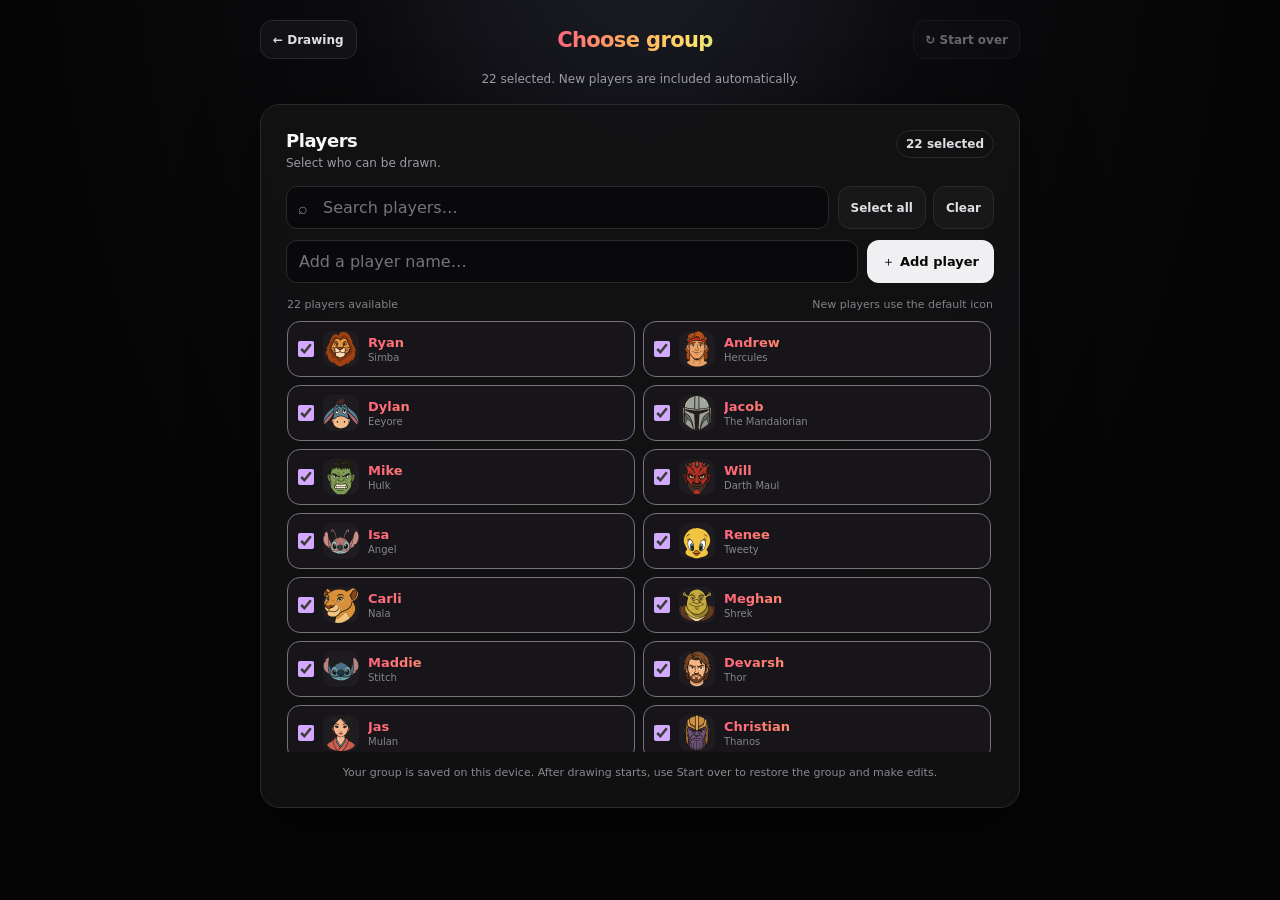
==== group.html @ 9312cc3c "Split draw and group pages" ====
<!doctype html>
<html lang="en">
<head>
  <meta charset="utf-8">
  <meta name="viewport" content="width=device-width, initial-scale=1, viewport-fit=cover">
  <meta name="theme-color" content="#050505">
  <title>Choose Group · Name Draw</title>
  <link rel="stylesheet" href="styles.css">
  <script src="app.js" defer></script>
</head>
<body data-page="group">
  <main class="group-screen">
    <div class="group-app">
      <header class="group-topbar">
        <a class="secondary-button back-button" href="index.html">← Drawing</a>
        <h1 class="group-title"><span class="rainbow-text">Choose group</span></h1>
        <button class="reset-button" id="reset-button" type="button" disabled>↻ Start over</button>
      </header>

      <p class="group-status" id="group-status" aria-live="polite">Select players to include in the draw.</p>
      <section class="roster-panel" aria-labelledby="roster-title">
        <div class="roster-heading">
          <div><h2 id="roster-title">Players</h2><p>Select who can be drawn.</p></div>
          <span class="count-badge" id="selected-count">0 selected</span>
        </div>
        <div class="tools">
          <label class="search-wrap"><span class="sr-only">Search players</span><span class="search-icon" aria-hidden="true">⌕</span><input id="search-input" class="search-input" type="search" placeholder="Search players…" autocomplete="off"></label>
          <div class="selection-tools"><button class="secondary-button" id="select-all" type="button">Select all</button><button class="secondary-button" id="clear-all" type="button">Clear</button></div>
        </div>
        <form class="add-form" id="add-form">
          <label class="sr-only" for="add-input">Add a player</label>
          <input class="add-input" id="add-input" type="text" maxlength="40" placeholder="Add a player name…" autocomplete="off">
          <button class="add-button" type="submit">＋ Add player</button>
        </form>
        <div class="list-meta"><span id="list-count">Loading players…</span><span>New players use the default icon</span></div>
        <div class="player-list" id="player-list" aria-label="Available players"></div>
        <p class="notice" id="group-notice">Your group is saved on this device. After drawing starts, use Start over to restore the group and make edits.</p>
      </section>
    </div>
  </main>
</body>
</html>
---- styles.css ----
:root {
  color-scheme: dark;
  font-family: Inter, ui-sans-serif, system-ui, -apple-system, BlinkMacSystemFont, "Segoe UI", sans-serif;
  color: #f7f7f7;
  background: #050505;
  font-synthesis: none;
  --muted: #9b9ba3;
  --line: #29292e;
  --panel: #111113;
  --rainbow: linear-gradient(100deg, #ff637d 0%, #ffad5c 19%, #ffe16b 36%, #76e3a5 54%, #69c8ff 72%, #b497ff 88%, #ff82d4 100%);
}

* { box-sizing: border-box; }
[hidden] { display: none !important; }
html, body { width: 100%; height: 100%; margin: 0; }
body {
  min-width: 320px;
  background: radial-gradient(ellipse at 50% -18%, #20202b 0, #0b0b0e 34%, #050505 67%);
  color: #f7f7f7;
}
body[data-page="draw"], body[data-page="group"] { overflow: hidden; }
button, input { font: inherit; }
button, a { color: inherit; }
button:focus-visible, a:focus-visible, input:focus-visible { outline: 2px solid #aebcff; outline-offset: 3px; }
button:disabled { cursor: not-allowed; opacity: .44; }

.rainbow-text, .player-name {
  color: transparent;
  background: var(--rainbow);
  background-size: 250% 100%;
  background-position: 0% 50%;
  background-clip: text;
  -webkit-background-clip: text;
  animation: rainbow-flow 4s ease-in-out infinite alternate;
}
@keyframes rainbow-flow {
  from { background-position: 0% 50%; }
  to { background-position: 100% 50%; }
}
.brand { display: flex; align-items: center; gap: 9px; }
.brand-mark { display: grid; width: 27px; height: 27px; flex: 0 0 auto; place-items: center; border-radius: 9px; background: var(--rainbow); color: #090909; font-size: 16px; font-weight: 900; }
.brand h1 { margin: 0; font-size: clamp(23px, 6vw, 30px); letter-spacing: -.055em; line-height: 1.1; }
.secondary-button, .reset-button, .add-button, .draw-button, .group-nav {
  display: inline-flex;
  align-items: center;
  justify-content: center;
  gap: 7px;
  border: 1px solid var(--line);
  border-radius: 12px;
  cursor: pointer;
  font-weight: 800;
  text-decoration: none;
  transition: transform .16s ease, opacity .16s ease, background .16s ease;
}
.secondary-button, .reset-button { min-height: 38px; padding: 7px 11px; background: #ffffff08; color: #dedee4; font-size: 12px; }
.secondary-button:hover:not(:disabled), .reset-button:hover:not(:disabled) { background: #202024; }

/* The draw page is a fixed, full-viewport layout; only the group editor scrolls. */
.draw-screen {
  display: flex;
  width: 100%;
  height: 100vh;
  height: 100dvh;
  flex-direction: column;
  align-items: center;
  gap: 6px;
  overflow: hidden;
  padding: max(12px, env(safe-area-inset-top)) 16px max(9px, env(safe-area-inset-bottom));
}
.draw-topbar, .group-topbar { display: flex; align-items: center; justify-content: space-between; gap: 10px; }
.draw-topbar { width: min(100%, 760px); flex: 0 0 auto; }
.group-nav { min-height: 38px; flex: 0 0 auto; padding: 6px 10px; border-color: #ffffff20; background: #ffffff08; color: #efeff3; font-size: 12px; }
.group-nav:hover { background: #ffffff14; }
.nav-count { display: grid; min-width: 20px; height: 20px; place-items: center; padding: 0 5px; border-radius: 99px; background: #ffffff14; font-size: 10px; }
.draw-stage { display: flex; width: 100%; min-height: 0; flex: 1 1 auto; flex-direction: column; align-items: center; justify-content: center; }
.draw-panel { width: min(100%, 560px); padding: clamp(16px, 4vw, 27px); border: 1px solid var(--line); border-radius: 20px; background: color-mix(in srgb, var(--panel) 94%, transparent); box-shadow: 0 20px 70px #0007; text-align: center; }
.panel-label { margin: 0 0 10px; color: var(--muted); font-size: 11px; font-weight: 750; letter-spacing: .14em; text-transform: uppercase; }
.reel { position: relative; display: grid; height: clamp(82px, 12svh, 104px); place-items: center; overflow: hidden; border: 1px solid #ffffff0e; border-radius: 16px; background: #080809; isolation: isolate; }
.reel::before, .reel::after { position: absolute; z-index: 1; right: 0; left: 0; height: 25px; content: ""; pointer-events: none; }
.reel::before { top: 0; background: linear-gradient(#080809, transparent); }
.reel::after { bottom: 0; background: linear-gradient(transparent, #080809); }
.reel-track { position: absolute; top: 0; left: 0; width: 100%; will-change: transform; }
.reel-row { display: flex; height: 62px; align-items: center; justify-content: center; gap: 10px; padding: 0 14px; font-size: clamp(20px, 5vw, 27px); font-weight: 850; letter-spacing: -.035em; }
.reel-row img { width: 37px; height: 37px; object-fit: contain; }
.reel-placeholder { padding: 0 8px; color: #777780; text-align: center; font-size: 14px; font-weight: 650; }
.result { min-height: 22px; margin: 9px 0 13px; color: var(--muted); font-size: 13px; }
.draw-button { width: min(100%, 360px); min-height: 52px; padding: 12px 20px; border: 0; color: #080808; background: var(--rainbow); font-size: 16px; box-shadow: 0 7px 28px #d98bff20; }
.draw-button:hover:not(:disabled), .add-button:hover:not(:disabled) { transform: translateY(-2px); }
.button-icon { font-size: 20px; line-height: 1; }
.load-error { margin-top: 10px; padding: 12px; border: 1px solid #6b4545; border-radius: 12px; color: #ffc0c0; background: #241313; font-size: 12px; line-height: 1.5; }
.history-panel { width: min(100%, 760px); flex: 0 0 auto; margin: 0 auto; padding-top: 8px; border-top: 1px solid #ffffff18; }
.history-heading { display: flex; align-items: center; justify-content: space-between; gap: 8px; margin-bottom: 5px; }
.history-heading h2 { margin: 0; color: #e9e9ee; font-size: 12px; font-weight: 750; letter-spacing: .04em; }
.history-count { color: #85858d; font-size: 10px; }
.history-list { display: flex; flex-wrap: wrap; align-content: flex-start; justify-content: center; gap: 4px; }
.history-empty { width: 100%; padding: 3px 0; color: #777780; text-align: center; font-size: 11px; }
.history-chip { display: inline-flex; min-width: 0; align-items: center; gap: 4px; padding: 3px 6px; border: 1px solid #ffffff14; border-radius: 99px; background: #ffffff07; }
.history-chip img { width: 17px; height: 17px; flex: 0 0 auto; object-fit: contain; }
.history-name { overflow: hidden; font-size: 10px; font-weight: 750; text-overflow: ellipsis; white-space: nowrap; }

/* Group selector */
.group-screen { width: 100%; height: 100vh; height: 100dvh; overflow-x: hidden; overflow-y: auto; overscroll-behavior: contain; }
.group-app { width: min(100% - 32px, 760px); margin: 0 auto; padding: max(20px, env(safe-area-inset-top)) 0 max(24px, env(safe-area-inset-bottom)); }
.group-topbar { margin-bottom: 13px; }
.group-topbar .secondary-button, .group-topbar .reset-button { min-height: 39px; }
.group-title { margin: 0; text-align: center; font-size: clamp(17px, 4vw, 21px); font-weight: 800; letter-spacing: -.03em; }
.group-status { min-height: 20px; margin: 0 0 12px; color: var(--muted); text-align: center; font-size: 12px; }
.roster-panel { padding: clamp(16px, 4vw, 25px); border: 1px solid var(--line); border-radius: 20px; background: color-mix(in srgb, var(--panel) 94%, transparent); box-shadow: 0 20px 70px #0007; }
.roster-heading { display: flex; align-items: flex-start; justify-content: space-between; gap: 12px; margin-bottom: 16px; }
.roster-heading h2 { margin: 0; font-size: 18px; letter-spacing: -.025em; }
.roster-heading p { margin: 5px 0 0; color: var(--muted); font-size: 12px; }
.count-badge { flex: 0 0 auto; padding: 6px 9px; border: 1px solid var(--line); border-radius: 99px; color: #dedee4; font-size: 12px; font-weight: 700; }
.tools { display: grid; grid-template-columns: minmax(0, 1fr) auto; gap: 9px; margin-bottom: 11px; }
.search-wrap { position: relative; }
.search-icon { position: absolute; top: 50%; left: 12px; color: #85858d; transform: translateY(-50%); pointer-events: none; }
.search-input, .add-input { width: 100%; min-width: 0; height: 43px; padding: 0 12px; border: 1px solid var(--line); border-radius: 11px; outline: 0; background: #09090b; color: #f7f7f7; }
.search-input { padding-left: 36px; }
.search-input::placeholder, .add-input::placeholder { color: #74747c; }
.selection-tools { display: flex; gap: 7px; }
.secondary-button { min-height: 43px; padding-inline: 12px; }
.add-form { display: grid; grid-template-columns: minmax(0, 1fr) auto; gap: 9px; margin-bottom: 15px; }
.add-button { min-height: 43px; padding: 0 15px; border: 0; color: #080808; background: #f0f0f2; font-size: 13px; }
.add-button:disabled { background: #e2e2e5; }
.list-meta { display: flex; justify-content: space-between; gap: 10px; margin: 0 1px 9px; color: #81818a; font-size: 11px; }
.player-list { display: grid; max-height: min(48dvh, 500px); grid-template-columns: repeat(2, minmax(0, 1fr)); gap: 8px; overflow: auto; padding: 1px 3px 1px 1px; scrollbar-color: #42424a transparent; scrollbar-width: thin; }
.player-card { display: flex; min-width: 0; align-items: center; gap: 9px; padding: 9px 10px; border: 1px solid #29292e; border-radius: 13px; background: #0a0a0c; cursor: pointer; transition: border-color .15s, background .15s, opacity .15s; }
.player-card:hover { border-color: #575760; background: #101013; }
.player-card.selected { border-color: #77717e; background: #17151a; }
.player-card.drawn { opacity: .43; }
.player-card input { width: 16px; height: 16px; flex: 0 0 auto; margin: 0; accent-color: #d3a9ff; }
.avatar { width: 36px; height: 36px; flex: 0 0 auto; border-radius: 10px; background: #ffffff08; object-fit: contain; }
.player-copy { min-width: 0; flex: 1; }
.player-name { display: block; overflow: hidden; font-size: 13px; font-weight: 800; text-overflow: ellipsis; white-space: nowrap; }
.player-avatar-name { display: block; overflow: hidden; margin-top: 2px; color: #85858d; font-size: 10px; text-overflow: ellipsis; white-space: nowrap; }
.empty-list { grid-column: 1 / -1; padding: 25px 10px; color: var(--muted); text-align: center; font-size: 13px; }
.notice { margin: 13px 0 0; color: #888891; text-align: center; font-size: 11px; line-height: 1.5; }
.sr-only { position: absolute; width: 1px; height: 1px; padding: 0; overflow: hidden; clip: rect(0, 0, 0, 0); white-space: nowrap; border: 0; }

@media (max-width: 520px) {
  .draw-screen { gap: 5px; padding-right: 11px; padding-left: 11px; }
  .draw-panel { padding: 15px 12px; border-radius: 17px; }
  .group-app { width: min(100% - 22px, 760px); }
  .group-topbar { gap: 6px; }
  .group-topbar .secondary-button, .group-topbar .reset-button { padding-inline: 9px; font-size: 11px; }
  .roster-panel { padding: 15px 12px; }
  .player-list { gap: 6px; }
  .player-card { gap: 7px; padding: 8px 7px; }
  .avatar { width: 32px; height: 32px; }
  .selection-tools { gap: 5px; }
  .secondary-button { padding-inline: 9px; font-size: 11px; }
  .tools { gap: 6px; }
  .history-panel { padding-top: 6px; }
  .history-chip { gap: 3px; padding: 2px 5px; }
  .history-chip img { width: 15px; height: 15px; }
  .history-name { font-size: 9px; }
}
@media (max-width: 370px) {
  .player-list { grid-template-columns: 1fr; }
  .selection-tools { grid-column: 1 / -1; }
  .selection-tools .secondary-button { flex: 1; }
}
@media (max-height: 700px) {
  .draw-screen { gap: 3px; padding-top: max(7px, env(safe-area-inset-top)); padding-bottom: max(6px, env(safe-area-inset-bottom)); }
  .brand-mark { width: 23px; height: 23px; }
  .brand h1 { font-size: 22px; }
  .group-nav { min-height: 34px; }
  .draw-panel { padding-top: 11px; padding-bottom: 11px; }
  .panel-label { margin-bottom: 6px; }
  .reel { height: 74px; }
  .result { min-height: 18px; margin: 5px 0 8px; font-size: 12px; }
  .draw-button { min-height: 45px; padding-block: 9px; }
  .history-panel { padding-top: 5px; }
  .history-heading { margin-bottom: 3px; }
  .history-list { gap: 3px; }
  .history-chip { padding: 1px 4px; }
  .history-chip img { width: 13px; height: 13px; }
}
@media (prefers-reduced-motion: reduce) {
  *, *::before, *::after { scroll-behavior: auto !important; transition-duration: .01ms !important; animation: none !important; }
}
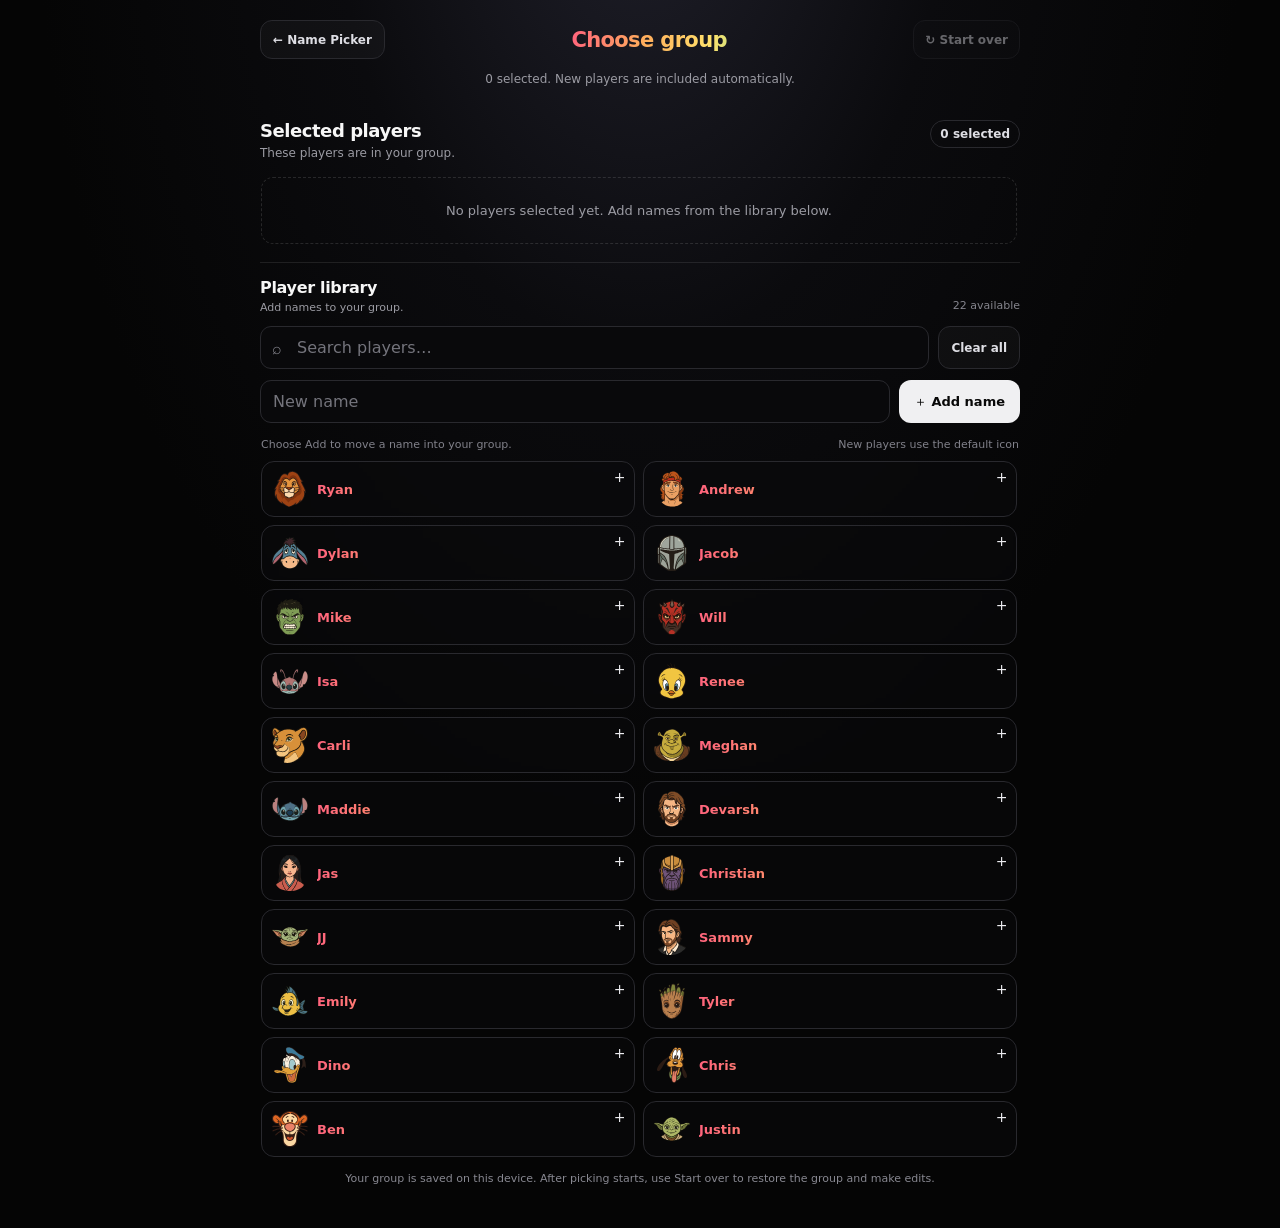
==== commit b48e9aea: "Polish name picker experience" ====
--- a/group.html
+++ b/group.html
@@ -4,37 +4,44 @@
   <meta charset="utf-8">
   <meta name="viewport" content="width=device-width, initial-scale=1, viewport-fit=cover">
   <meta name="theme-color" content="#050505">
-  <title>Choose Group · Name Draw</title>
+  <title>Choose Group · Name Picker</title>
   <link rel="stylesheet" href="styles.css">
   <script src="app.js" defer></script>
 </head>
 <body data-page="group">
+  <div class="ambient-sky" aria-hidden="true"></div>
   <main class="group-screen">
     <div class="group-app">
       <header class="group-topbar">
-        <a class="secondary-button back-button" href="index.html">← Drawing</a>
+        <a class="secondary-button back-button" href="index.html">← Name Picker</a>
         <h1 class="group-title"><span class="rainbow-text">Choose group</span></h1>
         <button class="reset-button" id="reset-button" type="button" disabled>↻ Start over</button>
       </header>
 
-      <p class="group-status" id="group-status" aria-live="polite">Select players to include in the draw.</p>
+      <p class="group-status" id="group-status" aria-live="polite">Select players to include in the picker.</p>
       <section class="roster-panel" aria-labelledby="roster-title">
         <div class="roster-heading">
-          <div><h2 id="roster-title">Players</h2><p>Select who can be drawn.</p></div>
+          <div><h2 id="roster-title">Selected players</h2><p>These players are in your group.</p></div>
           <span class="count-badge" id="selected-count">0 selected</span>
+        </div>
+        <div class="player-list selected-list" id="selected-list" aria-label="Selected players"></div>
+
+        <div class="library-divider">
+          <div><h2>Player library</h2><p>Add names to your group.</p></div>
+          <span class="list-count" id="list-count">Loading players…</span>
         </div>
         <div class="tools">
           <label class="search-wrap"><span class="sr-only">Search players</span><span class="search-icon" aria-hidden="true">⌕</span><input id="search-input" class="search-input" type="search" placeholder="Search players…" autocomplete="off"></label>
-          <div class="selection-tools"><button class="secondary-button" id="select-all" type="button">Select all</button><button class="secondary-button" id="clear-all" type="button">Clear</button></div>
+          <div class="selection-tools"><button class="secondary-button" id="clear-all" type="button">Clear all</button></div>
         </div>
         <form class="add-form" id="add-form">
           <label class="sr-only" for="add-input">Add a player</label>
-          <input class="add-input" id="add-input" type="text" maxlength="40" placeholder="Add a player name…" autocomplete="off">
-          <button class="add-button" type="submit">＋ Add player</button>
+          <input class="add-input" id="add-input" type="text" maxlength="40" placeholder="New name" autocomplete="off">
+          <button class="add-button" type="submit">＋ Add name</button>
         </form>
-        <div class="list-meta"><span id="list-count">Loading players…</span><span>New players use the default icon</span></div>
-        <div class="player-list" id="player-list" aria-label="Available players"></div>
-        <p class="notice" id="group-notice">Your group is saved on this device. After drawing starts, use Start over to restore the group and make edits.</p>
+        <div class="list-meta"><span>Choose Add to move a name into your group.</span><span>New players use the default icon</span></div>
+        <div class="player-list library-list" id="player-list" aria-label="Available players"></div>
+        <p class="notice" id="group-notice">Your group is saved on this device. After picking starts, use Start over to restore the group and make edits.</p>
       </section>
     </div>
   </main>
--- a/styles.css
+++ b/styles.css
@@ -18,7 +18,18 @@
   background: radial-gradient(ellipse at 50% -18%, #20202b 0, #0b0b0e 34%, #050505 67%);
   color: #f7f7f7;
 }
-body[data-page="draw"], body[data-page="group"] { overflow: hidden; }
+body[data-page="draw"] { overflow: hidden; }
+body[data-page="group"] { overflow-x: hidden; overflow-y: auto; }
+body[data-page="draw"] > .draw-screen, body[data-page="group"] > .group-screen { position: relative; z-index: 1; }
+.ambient-sky { position: fixed; z-index: 0; inset: 0; overflow: hidden; pointer-events: none; }
+.shooting-star { position: absolute; width: var(--star-length, clamp(90px, 24vw, 190px)); height: var(--star-width, 2px); border-radius: 50%; opacity: 0; background: linear-gradient(90deg, transparent, var(--star-color) 45%, #fff 100%); box-shadow: 0 0 8px 1px var(--star-color); transform-origin: left center; animation: star-flight var(--flight-time) linear forwards; }
+.shooting-star::after { position: absolute; top: 50%; right: 0; width: 5px; height: 5px; border-radius: 50%; background: #fff; box-shadow: 0 0 10px 3px var(--star-color); content: ""; transform: translate(50%, -50%); }
+@keyframes star-flight {
+  0% { opacity: 0; transform: translate(0, 0) rotate(var(--star-angle)) scaleX(.15); }
+  12% { opacity: .8; transform: translate(0, 0) rotate(var(--star-angle)) scaleX(1); }
+  78% { opacity: .65; transform: translate(var(--star-dx), var(--star-dy)) rotate(var(--star-angle)) scaleX(1); }
+  100% { opacity: 0; transform: translate(var(--star-dx), var(--star-dy)) rotate(var(--star-angle)) scaleX(.15); }
+}
 button, input { font: inherit; }
 button, a { color: inherit; }
 button:focus-visible, a:focus-visible, input:focus-visible { outline: 2px solid #aebcff; outline-offset: 3px; }
@@ -57,6 +68,7 @@
 
 /* The draw page is a fixed, full-viewport layout; only the group editor scrolls. */
 .draw-screen {
+  position: relative;
   display: flex;
   width: 100%;
   height: 100vh;
@@ -65,50 +77,68 @@
   align-items: center;
   gap: 6px;
   overflow: hidden;
-  padding: max(12px, env(safe-area-inset-top)) 16px max(9px, env(safe-area-inset-bottom));
+  padding: max(12px, env(safe-area-inset-top)) 16px 0;
 }
 .draw-topbar, .group-topbar { display: flex; align-items: center; justify-content: space-between; gap: 10px; }
-.draw-topbar { width: min(100%, 760px); flex: 0 0 auto; }
-.group-nav { min-height: 38px; flex: 0 0 auto; padding: 6px 10px; border-color: #ffffff20; background: #ffffff08; color: #efeff3; font-size: 12px; }
+.draw-topbar { position: relative; z-index: 3; width: 100vw; flex: 0 0 auto; margin-top: calc(-1 * max(12px, env(safe-area-inset-top))); padding: max(12px, env(safe-area-inset-top)) max(11px, calc((100vw - 760px) / 2)) 8px; background: #08090c; }
+.top-actions { display: flex; align-items: center; gap: 7px; }
+.group-nav { height: 38px; min-height: 38px; flex: 0 0 auto; padding: 6px 10px; border-color: #ffffff20; background: #ffffff08; color: #efeff3; font-size: 12px; }
 .group-nav:hover { background: #ffffff14; }
 .nav-count { display: grid; min-width: 20px; height: 20px; place-items: center; padding: 0 5px; border-radius: 99px; background: #ffffff14; font-size: 10px; }
-.draw-stage { display: flex; width: 100%; min-height: 0; flex: 1 1 auto; flex-direction: column; align-items: center; justify-content: center; }
+.draw-stage { position: absolute; z-index: 0; inset: 0; display: flex; width: 100%; min-height: 0; flex-direction: column; align-items: stretch; justify-content: stretch; }
 .draw-panel { width: min(100%, 560px); padding: clamp(16px, 4vw, 27px); border: 1px solid var(--line); border-radius: 20px; background: color-mix(in srgb, var(--panel) 94%, transparent); box-shadow: 0 20px 70px #0007; text-align: center; }
 .panel-label { margin: 0 0 10px; color: var(--muted); font-size: 11px; font-weight: 750; letter-spacing: .14em; text-transform: uppercase; }
-.reel { position: relative; display: grid; height: clamp(82px, 12svh, 104px); place-items: center; overflow: hidden; border: 1px solid #ffffff0e; border-radius: 16px; background: #080809; isolation: isolate; }
-.reel::before, .reel::after { position: absolute; z-index: 1; right: 0; left: 0; height: 25px; content: ""; pointer-events: none; }
-.reel::before { top: 0; background: linear-gradient(#080809, transparent); }
-.reel::after { bottom: 0; background: linear-gradient(transparent, #080809); }
-.reel-track { position: absolute; top: 0; left: 0; width: 100%; will-change: transform; }
-.reel-row { display: flex; height: 62px; align-items: center; justify-content: center; gap: 10px; padding: 0 14px; font-size: clamp(20px, 5vw, 27px); font-weight: 850; letter-spacing: -.035em; }
-.reel-row img { width: 37px; height: 37px; object-fit: contain; }
-.reel-placeholder { padding: 0 8px; color: #777780; text-align: center; font-size: 14px; font-weight: 650; }
+.reel { position: relative; display: grid; width: 100%; height: 100%; min-height: 0; flex: 1 1 auto; place-items: center; overflow: hidden; isolation: isolate; }
+.reel::before, .reel::after { position: absolute; z-index: 1; right: 0; left: 0; height: clamp(42px, 10svh, 100px); content: ""; pointer-events: none; }
+.reel::before { top: 0; background: linear-gradient(#08090c, transparent); }
+.reel::after { bottom: 0; background: linear-gradient(transparent, #08090c); }
+.reel-track { position: absolute; z-index: 0; top: 0; left: 0; width: 100%; will-change: transform; }
+.selection-window { position: absolute; z-index: 2; top: var(--selection-center, 50%); right: 8px; left: 8px; height: 82px; border: 1px solid #ffffff36; border-radius: 17px; background: #ffffff10; box-shadow: inset 0 0 25px #ffffff08, 0 0 30px #a88cff12; transform: translateY(-50%); pointer-events: none; }
+.reel-row { display: flex; height: 82px; align-items: center; justify-content: center; gap: 10px; padding: 0 14px; font-size: clamp(28px, 8vw, 48px); font-weight: 850; letter-spacing: -.035em; }
+.reel-row img { width: 54px; height: 54px; flex: 0 0 auto; object-fit: contain; }
+.reel-row .rainbow-text { max-width: calc(100% - 68px); overflow: hidden; text-overflow: ellipsis; white-space: nowrap; }
+.reel-row.winner-reveal { animation: picked-row-pop 1.6s cubic-bezier(.2,.8,.25,1); }
+@keyframes picked-row-pop {
+  0%, 100% { transform: scale(1); }
+  12.5%, 75% { transform: scale(1.16); }
+}
+.reel-placeholder { position: absolute; z-index: 3; top: var(--selection-center, 50%); left: 0; width: 100%; padding: 0 8px; color: #777780; text-align: center; font-size: 14px; font-weight: 650; transform: translateY(-50%); }
 .result { min-height: 22px; margin: 9px 0 13px; color: var(--muted); font-size: 13px; }
-.draw-button { width: min(100%, 360px); min-height: 52px; padding: 12px 20px; border: 0; color: #080808; background: var(--rainbow); font-size: 16px; box-shadow: 0 7px 28px #d98bff20; }
+.draw-button { width: min(100%, 360px); min-height: 52px; padding: 12px 20px; border: 0; color: #080808; background: var(--rainbow); background-size: 250% 100%; background-position: 0% 50%; animation: rainbow-flow 4s ease-in-out infinite alternate; font-size: 16px; box-shadow: 0 7px 28px #d98bff20; }
 .draw-button:hover:not(:disabled), .add-button:hover:not(:disabled) { transform: translateY(-2px); }
+.draw-reset-button { display: inline-flex; height: 38px; min-height: 38px; align-items: center; justify-content: center; padding: 6px 10px; border: 1px solid var(--line); border-radius: 10px; background: #ffffff08; color: #c7c7ce; cursor: pointer; font-size: 12px; font-weight: 750; }
+.draw-reset-button:hover:not(:disabled) { background: #202024; }
 .button-icon { font-size: 20px; line-height: 1; }
+.draw-bottom { position: relative; z-index: 3; display: flex; width: 100vw; flex: 0 0 auto; flex-direction: column; gap: 0; margin: auto 0 0; padding-bottom: max(9px, env(safe-area-inset-bottom)); background: #08090c; }
+.draw-controls { position: relative; width: 100%; flex: 0 0 auto; padding: 0 max(11px, calc((100vw - 560px) / 2)); background: transparent; text-align: center; }
 .load-error { margin-top: 10px; padding: 12px; border: 1px solid #6b4545; border-radius: 12px; color: #ffc0c0; background: #241313; font-size: 12px; line-height: 1.5; }
-.history-panel { width: min(100%, 760px); flex: 0 0 auto; margin: 0 auto; padding-top: 8px; border-top: 1px solid #ffffff18; }
+.history-panel { position: relative; width: 100%; flex: 0 0 auto; margin: 0; padding: 8px max(11px, calc((100vw - 760px) / 2)) 2px; border-top: 1px solid #ffffff18; background: transparent; }
 .history-heading { display: flex; align-items: center; justify-content: space-between; gap: 8px; margin-bottom: 5px; }
 .history-heading h2 { margin: 0; color: #e9e9ee; font-size: 12px; font-weight: 750; letter-spacing: .04em; }
 .history-count { color: #85858d; font-size: 10px; }
-.history-list { display: flex; flex-wrap: wrap; align-content: flex-start; justify-content: center; gap: 4px; }
-.history-empty { width: 100%; padding: 3px 0; color: #777780; text-align: center; font-size: 11px; }
+.history-list { display: flex; flex-wrap: nowrap; align-items: center; justify-content: flex-start; gap: 4px; overflow-x: auto; padding: 2px 0 4px; scrollbar-width: none; }
+.history-list::-webkit-scrollbar { display: none; }
+.history-empty { flex: 1 0 100%; padding: 3px 0; color: #777780; text-align: center; font-size: 11px; }
 .history-chip { display: inline-flex; min-width: 0; align-items: center; gap: 4px; padding: 3px 6px; border: 1px solid #ffffff14; border-radius: 99px; background: #ffffff07; }
+.history-chip { flex: 0 0 auto; }
 .history-chip img { width: 17px; height: 17px; flex: 0 0 auto; object-fit: contain; }
 .history-name { overflow: hidden; font-size: 10px; font-weight: 750; text-overflow: ellipsis; white-space: nowrap; }
 
 /* Group selector */
-.group-screen { width: 100%; height: 100vh; height: 100dvh; overflow-x: hidden; overflow-y: auto; overscroll-behavior: contain; }
+.group-screen { width: 100%; min-height: 100vh; min-height: 100dvh; overflow: visible; }
 .group-app { width: min(100% - 32px, 760px); margin: 0 auto; padding: max(20px, env(safe-area-inset-top)) 0 max(24px, env(safe-area-inset-bottom)); }
 .group-topbar { margin-bottom: 13px; }
 .group-topbar .secondary-button, .group-topbar .reset-button { min-height: 39px; }
 .group-title { margin: 0; text-align: center; font-size: clamp(17px, 4vw, 21px); font-weight: 800; letter-spacing: -.03em; }
 .group-status { min-height: 20px; margin: 0 0 12px; color: var(--muted); text-align: center; font-size: 12px; }
-.roster-panel { padding: clamp(16px, 4vw, 25px); border: 1px solid var(--line); border-radius: 20px; background: color-mix(in srgb, var(--panel) 94%, transparent); box-shadow: 0 20px 70px #0007; }
+.roster-panel { padding: clamp(8px, 2vw, 16px) 0; border: 0; border-radius: 0; background: transparent; box-shadow: none; }
 .roster-heading { display: flex; align-items: flex-start; justify-content: space-between; gap: 12px; margin-bottom: 16px; }
 .roster-heading h2 { margin: 0; font-size: 18px; letter-spacing: -.025em; }
 .roster-heading p { margin: 5px 0 0; color: var(--muted); font-size: 12px; }
+.library-divider { display: flex; align-items: flex-end; justify-content: space-between; gap: 10px; margin: 17px 0 12px; padding-top: 15px; border-top: 1px solid #ffffff18; }
+.library-divider h2 { margin: 0; font-size: 16px; letter-spacing: -.02em; }
+.library-divider p { margin: 4px 0 0; color: var(--muted); font-size: 11px; }
+.list-count { flex: 0 0 auto; padding-bottom: 2px; color: #85858d; font-size: 11px; }
 .count-badge { flex: 0 0 auto; padding: 6px 9px; border: 1px solid var(--line); border-radius: 99px; color: #dedee4; font-size: 12px; font-weight: 700; }
 .tools { display: grid; grid-template-columns: minmax(0, 1fr) auto; gap: 9px; margin-bottom: 11px; }
 .search-wrap { position: relative; }
@@ -122,29 +152,40 @@
 .add-button { min-height: 43px; padding: 0 15px; border: 0; color: #080808; background: #f0f0f2; font-size: 13px; }
 .add-button:disabled { background: #e2e2e5; }
 .list-meta { display: flex; justify-content: space-between; gap: 10px; margin: 0 1px 9px; color: #81818a; font-size: 11px; }
-.player-list { display: grid; max-height: min(48dvh, 500px); grid-template-columns: repeat(2, minmax(0, 1fr)); gap: 8px; overflow: auto; padding: 1px 3px 1px 1px; scrollbar-color: #42424a transparent; scrollbar-width: thin; }
-.player-card { display: flex; min-width: 0; align-items: center; gap: 9px; padding: 9px 10px; border: 1px solid #29292e; border-radius: 13px; background: #0a0a0c; cursor: pointer; transition: border-color .15s, background .15s, opacity .15s; }
-.player-card:hover { border-color: #575760; background: #101013; }
-.player-card.selected { border-color: #77717e; background: #17151a; }
-.player-card.drawn { opacity: .43; }
-.player-card input { width: 16px; height: 16px; flex: 0 0 auto; margin: 0; accent-color: #d3a9ff; }
-.avatar { width: 36px; height: 36px; flex: 0 0 auto; border-radius: 10px; background: #ffffff08; object-fit: contain; }
+.player-list { display: grid; grid-template-columns: repeat(2, minmax(0, 1fr)); gap: 8px; padding: 1px 3px 1px 1px; }
+.player-card { position: relative; display: flex; min-width: 0; align-items: center; gap: 9px; padding: 9px 34px 9px 10px; border: 1px solid #29292e; border-radius: 13px; background: #0a0a0c80; color: inherit; cursor: pointer; font: inherit; text-align: left; backdrop-filter: blur(2px); transition: border-color .15s, background .15s, opacity .15s; }
+.player-card:hover { border-color: #575760; background: #10101399; }
+.player-card.selected { border-color: #77717e; background: #17151a99; }
+.player-card:disabled { opacity: 1; cursor: not-allowed; }
+.player-card.drawn { opacity: .55; }
+.avatar { width: 36px; height: 36px; flex: 0 0 auto; object-fit: contain; }
 .player-copy { min-width: 0; flex: 1; }
 .player-name { display: block; overflow: hidden; font-size: 13px; font-weight: 800; text-overflow: ellipsis; white-space: nowrap; }
-.player-avatar-name { display: block; overflow: hidden; margin-top: 2px; color: #85858d; font-size: 10px; text-overflow: ellipsis; white-space: nowrap; }
+.player-action { position: absolute; top: 5px; right: 5px; display: grid; width: 19px; height: 19px; place-items: center; padding: 0; border: 0; border-radius: 0; background: transparent; color: #eeeeF2; cursor: pointer; font-size: 14px; line-height: 1; }
+.player-action:hover:not(:disabled) { background: #ffffff1a; }
+.selected-empty { padding-block: 16px; border: 1px dashed #ffffff20; border-radius: 12px; }
 .empty-list { grid-column: 1 / -1; padding: 25px 10px; color: var(--muted); text-align: center; font-size: 13px; }
 .notice { margin: 13px 0 0; color: #888891; text-align: center; font-size: 11px; line-height: 1.5; }
 .sr-only { position: absolute; width: 1px; height: 1px; padding: 0; overflow: hidden; clip: rect(0, 0, 0, 0); white-space: nowrap; border: 0; }
 
 @media (max-width: 520px) {
   .draw-screen { gap: 5px; padding-right: 11px; padding-left: 11px; }
-  .draw-panel { padding: 15px 12px; border-radius: 17px; }
+  .draw-topbar { gap: 5px; }
+  .draw-topbar .brand { gap: 6px; }
+  .draw-topbar .brand-mark { width: 23px; height: 23px; font-size: 14px; }
+  .draw-topbar .brand h1 { font-size: clamp(20px, 5.5vw, 25px); }
+  .top-actions { gap: 4px; }
+  .draw-reset-button, .group-nav { height: 32px; min-height: 32px; gap: 4px; padding: 4px 7px; font-size: 10px; }
+  .nav-count { min-width: 17px; height: 17px; padding-inline: 3px; }
+  .draw-controls { width: 100%; }
+  .result { margin: 4px 0 8px; }
+  .draw-button { width: 100%; min-height: 50px; }
   .group-app { width: min(100% - 22px, 760px); }
   .group-topbar { gap: 6px; }
   .group-topbar .secondary-button, .group-topbar .reset-button { padding-inline: 9px; font-size: 11px; }
-  .roster-panel { padding: 15px 12px; }
+  .roster-panel { padding: 8px 0; }
   .player-list { gap: 6px; }
-  .player-card { gap: 7px; padding: 8px 7px; }
+  .player-card { gap: 7px; padding: 8px 30px 8px 7px; }
   .avatar { width: 32px; height: 32px; }
   .selection-tools { gap: 5px; }
   .secondary-button { padding-inline: 9px; font-size: 11px; }
@@ -155,18 +196,14 @@
   .history-name { font-size: 9px; }
 }
 @media (max-width: 370px) {
-  .player-list { grid-template-columns: 1fr; }
   .selection-tools { grid-column: 1 / -1; }
   .selection-tools .secondary-button { flex: 1; }
 }
 @media (max-height: 700px) {
-  .draw-screen { gap: 3px; padding-top: max(7px, env(safe-area-inset-top)); padding-bottom: max(6px, env(safe-area-inset-bottom)); }
+  .draw-screen { gap: 3px; padding-top: max(7px, env(safe-area-inset-top)); padding-bottom: 0; }
   .brand-mark { width: 23px; height: 23px; }
   .brand h1 { font-size: 22px; }
   .group-nav { min-height: 34px; }
-  .draw-panel { padding-top: 11px; padding-bottom: 11px; }
-  .panel-label { margin-bottom: 6px; }
-  .reel { height: 74px; }
   .result { min-height: 18px; margin: 5px 0 8px; font-size: 12px; }
   .draw-button { min-height: 45px; padding-block: 9px; }
   .history-panel { padding-top: 5px; }
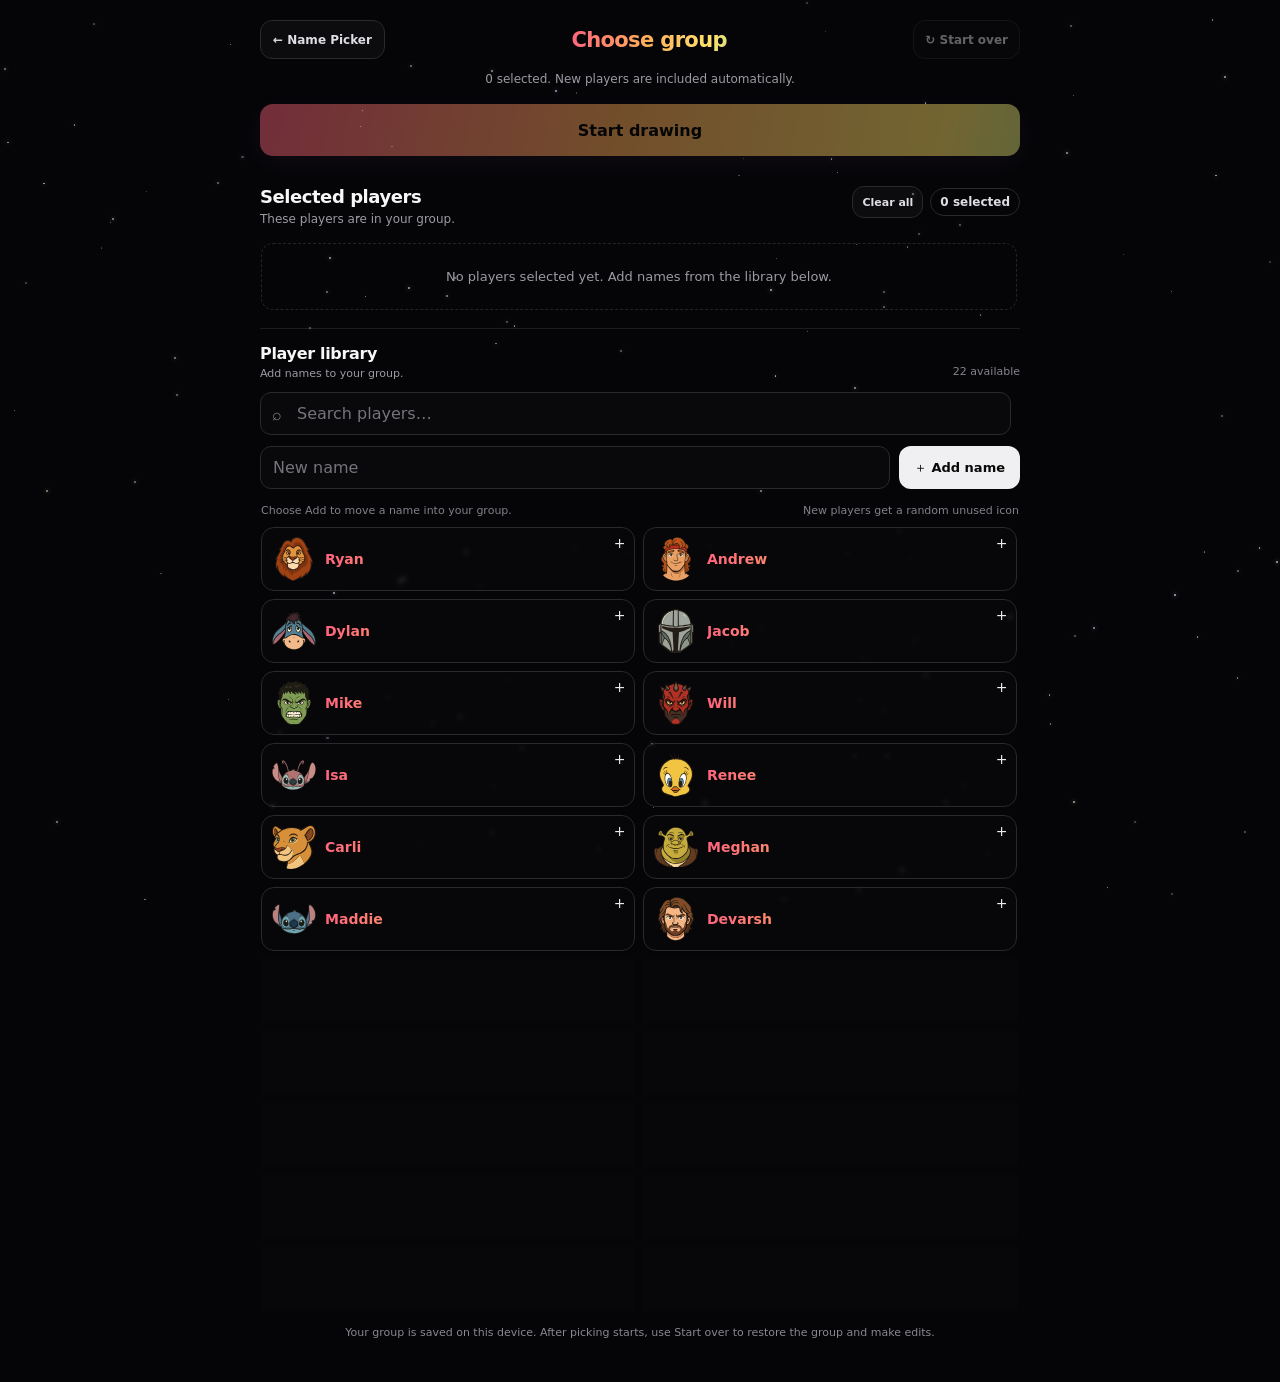
==== commit 9fc80813: "Add one-tap group picking" ====
--- a/group.html
+++ b/group.html
@@ -19,10 +19,14 @@
       </header>
 
       <p class="group-status" id="group-status" aria-live="polite">Select players to include in the picker.</p>
+      <button class="draw-button start-drawing-button" id="start-drawing" type="button" disabled>Start drawing</button>
       <section class="roster-panel" aria-labelledby="roster-title">
         <div class="roster-heading">
           <div><h2 id="roster-title">Selected players</h2><p>These players are in your group.</p></div>
-          <span class="count-badge" id="selected-count">0 selected</span>
+          <div class="selected-heading-actions">
+            <button class="secondary-button clear-selected-button" id="clear-all" type="button">Clear all</button>
+            <span class="count-badge" id="selected-count">0 selected</span>
+          </div>
         </div>
         <div class="player-list selected-list" id="selected-list" aria-label="Selected players"></div>
 
@@ -32,14 +36,13 @@
         </div>
         <div class="tools">
           <label class="search-wrap"><span class="sr-only">Search players</span><span class="search-icon" aria-hidden="true">⌕</span><input id="search-input" class="search-input" type="search" placeholder="Search players…" autocomplete="off"></label>
-          <div class="selection-tools"><button class="secondary-button" id="clear-all" type="button">Clear all</button></div>
         </div>
         <form class="add-form" id="add-form">
           <label class="sr-only" for="add-input">Add a player</label>
           <input class="add-input" id="add-input" type="text" maxlength="40" placeholder="New name" autocomplete="off">
           <button class="add-button" type="submit">＋ Add name</button>
         </form>
-        <div class="list-meta"><span>Choose Add to move a name into your group.</span><span>New players use the default icon</span></div>
+        <div class="list-meta"><span>Choose Add to move a name into your group.</span><span>New players get a random unused icon</span></div>
         <div class="player-list library-list" id="player-list" aria-label="Available players"></div>
         <p class="notice" id="group-notice">Your group is saved on this device. After picking starts, use Start over to restore the group and make edits.</p>
       </section>
--- a/styles.css
+++ b/styles.css
@@ -2,7 +2,7 @@
   color-scheme: dark;
   font-family: Inter, ui-sans-serif, system-ui, -apple-system, BlinkMacSystemFont, "Segoe UI", sans-serif;
   color: #f7f7f7;
-  background: #050505;
+  background: #050507;
   font-synthesis: none;
   --muted: #9b9ba3;
   --line: #29292e;
@@ -15,15 +15,19 @@
 html, body { width: 100%; height: 100%; margin: 0; }
 body {
   min-width: 320px;
-  background: radial-gradient(ellipse at 50% -18%, #20202b 0, #0b0b0e 34%, #050505 67%);
+  background: #050507;
   color: #f7f7f7;
 }
 body[data-page="draw"] { overflow: hidden; }
 body[data-page="group"] { overflow-x: hidden; overflow-y: auto; }
 body[data-page="draw"] > .draw-screen, body[data-page="group"] > .group-screen { position: relative; z-index: 1; }
 .ambient-sky { position: fixed; z-index: 0; inset: 0; overflow: hidden; pointer-events: none; }
-.shooting-star { position: absolute; width: var(--star-length, clamp(90px, 24vw, 190px)); height: var(--star-width, 2px); border-radius: 50%; opacity: 0; background: linear-gradient(90deg, transparent, var(--star-color) 45%, #fff 100%); box-shadow: 0 0 8px 1px var(--star-color); transform-origin: left center; animation: star-flight var(--flight-time) linear forwards; }
-.shooting-star::after { position: absolute; top: 50%; right: 0; width: 5px; height: 5px; border-radius: 50%; background: #fff; box-shadow: 0 0 10px 3px var(--star-color); content: ""; transform: translate(50%, -50%); }
+.draw-screen > .ambient-sky { z-index: 2; }
+.ambient-star { position: absolute; width: var(--star-size, 2px); height: var(--star-size, 2px); border-radius: 50%; background: var(--star-color, #e6e9ff); opacity: var(--star-opacity, .55); box-shadow: 0 0 5px var(--star-color, #e6e9ff); }
+.ambient-star.twinkle { animation: star-twinkle var(--twinkle-time, 5s) ease-in-out infinite alternate; }
+@keyframes star-twinkle { from { opacity: .2; } to { opacity: .85; } }
+.shooting-star { position: absolute; width: var(--star-length, 120px); height: var(--star-width, 2px); border-radius: 50%; opacity: 0; background: linear-gradient(90deg, transparent, var(--star-color) 45%, #fff 100%); box-shadow: 0 0 8px 1px var(--star-color); transform-origin: left center; animation: star-flight var(--flight-time, 2.5s) linear forwards; }
+.shooting-star::after { position: absolute; top: 50%; right: 0; width: 4px; height: 4px; border-radius: 50%; background: #fff; box-shadow: 0 0 9px 3px var(--star-color); content: ""; transform: translate(50%, -50%); }
 @keyframes star-flight {
   0% { opacity: 0; transform: translate(0, 0) rotate(var(--star-angle)) scaleX(.15); }
   12% { opacity: .8; transform: translate(0, 0) rotate(var(--star-angle)) scaleX(1); }
@@ -80,9 +84,9 @@
   padding: max(12px, env(safe-area-inset-top)) 16px 0;
 }
 .draw-topbar, .group-topbar { display: flex; align-items: center; justify-content: space-between; gap: 10px; }
-.draw-topbar { position: relative; z-index: 3; width: 100vw; flex: 0 0 auto; margin-top: calc(-1 * max(12px, env(safe-area-inset-top))); padding: max(12px, env(safe-area-inset-top)) max(11px, calc((100vw - 760px) / 2)) 8px; background: #08090c; }
+.draw-topbar { position: relative; z-index: 4; width: 100vw; flex: 0 0 auto; margin-top: calc(-1 * max(12px, env(safe-area-inset-top))); padding: max(12px, env(safe-area-inset-top)) max(11px, calc((100vw - 760px) / 2)) 8px; background: #08090c; }
 .top-actions { display: flex; align-items: center; gap: 7px; }
-.group-nav { height: 38px; min-height: 38px; flex: 0 0 auto; padding: 6px 10px; border-color: #ffffff20; background: #ffffff08; color: #efeff3; font-size: 12px; }
+.group-nav { height: 38px; min-height: 38px; flex: 0 0 auto; padding: 6px 10px; border-color: #ffffff20; background: #ffffff08; color: #efeff3; font-size: 14px; }
 .group-nav:hover { background: #ffffff14; }
 .nav-count { display: grid; min-width: 20px; height: 20px; place-items: center; padding: 0 5px; border-radius: 99px; background: #ffffff14; font-size: 10px; }
 .draw-stage { position: absolute; z-index: 0; inset: 0; display: flex; width: 100%; min-height: 0; flex-direction: column; align-items: stretch; justify-content: stretch; }
@@ -90,8 +94,8 @@
 .panel-label { margin: 0 0 10px; color: var(--muted); font-size: 11px; font-weight: 750; letter-spacing: .14em; text-transform: uppercase; }
 .reel { position: relative; display: grid; width: 100%; height: 100%; min-height: 0; flex: 1 1 auto; place-items: center; overflow: hidden; isolation: isolate; }
 .reel::before, .reel::after { position: absolute; z-index: 1; right: 0; left: 0; height: clamp(42px, 10svh, 100px); content: ""; pointer-events: none; }
-.reel::before { top: 0; background: linear-gradient(#08090c, transparent); }
-.reel::after { bottom: 0; background: linear-gradient(transparent, #08090c); }
+.reel::before { top: 0; background: linear-gradient(#050507, transparent); }
+.reel::after { bottom: 0; background: linear-gradient(transparent, #050507); }
 .reel-track { position: absolute; z-index: 0; top: 0; left: 0; width: 100%; will-change: transform; }
 .selection-window { position: absolute; z-index: 2; top: var(--selection-center, 50%); right: 8px; left: 8px; height: 82px; border: 1px solid #ffffff36; border-radius: 17px; background: #ffffff10; box-shadow: inset 0 0 25px #ffffff08, 0 0 30px #a88cff12; transform: translateY(-50%); pointer-events: none; }
 .reel-row { display: flex; height: 82px; align-items: center; justify-content: center; gap: 10px; padding: 0 14px; font-size: clamp(28px, 8vw, 48px); font-weight: 850; letter-spacing: -.035em; }
@@ -106,10 +110,10 @@
 .result { min-height: 22px; margin: 9px 0 13px; color: var(--muted); font-size: 13px; }
 .draw-button { width: min(100%, 360px); min-height: 52px; padding: 12px 20px; border: 0; color: #080808; background: var(--rainbow); background-size: 250% 100%; background-position: 0% 50%; animation: rainbow-flow 4s ease-in-out infinite alternate; font-size: 16px; box-shadow: 0 7px 28px #d98bff20; }
 .draw-button:hover:not(:disabled), .add-button:hover:not(:disabled) { transform: translateY(-2px); }
-.draw-reset-button { display: inline-flex; height: 38px; min-height: 38px; align-items: center; justify-content: center; padding: 6px 10px; border: 1px solid var(--line); border-radius: 10px; background: #ffffff08; color: #c7c7ce; cursor: pointer; font-size: 12px; font-weight: 750; }
+.draw-reset-button { display: inline-flex; height: 38px; min-height: 38px; align-items: center; justify-content: center; padding: 6px 10px; border: 1px solid var(--line); border-radius: 10px; background: #ffffff08; color: #c7c7ce; cursor: pointer; font-size: 14px; font-weight: 750; }
 .draw-reset-button:hover:not(:disabled) { background: #202024; }
 .button-icon { font-size: 20px; line-height: 1; }
-.draw-bottom { position: relative; z-index: 3; display: flex; width: 100vw; flex: 0 0 auto; flex-direction: column; gap: 0; margin: auto 0 0; padding-bottom: max(9px, env(safe-area-inset-bottom)); background: #08090c; }
+.draw-bottom { position: relative; z-index: 4; display: flex; width: 100vw; flex: 0 0 auto; flex-direction: column; gap: 0; margin: auto 0 0; padding-bottom: max(9px, env(safe-area-inset-bottom)); background: #08090c; }
 .draw-controls { position: relative; width: 100%; flex: 0 0 auto; padding: 0 max(11px, calc((100vw - 560px) / 2)); background: transparent; text-align: center; }
 .load-error { margin-top: 10px; padding: 12px; border: 1px solid #6b4545; border-radius: 12px; color: #ffc0c0; background: #241313; font-size: 12px; line-height: 1.5; }
 .history-panel { position: relative; width: 100%; flex: 0 0 auto; margin: 0; padding: 8px max(11px, calc((100vw - 760px) / 2)) 2px; border-top: 1px solid #ffffff18; background: transparent; }
@@ -121,8 +125,8 @@
 .history-empty { flex: 1 0 100%; padding: 3px 0; color: #777780; text-align: center; font-size: 11px; }
 .history-chip { display: inline-flex; min-width: 0; align-items: center; gap: 4px; padding: 3px 6px; border: 1px solid #ffffff14; border-radius: 99px; background: #ffffff07; }
 .history-chip { flex: 0 0 auto; }
-.history-chip img { width: 17px; height: 17px; flex: 0 0 auto; object-fit: contain; }
-.history-name { overflow: hidden; font-size: 10px; font-weight: 750; text-overflow: ellipsis; white-space: nowrap; }
+.history-chip img { width: 24px; height: 24px; flex: 0 0 auto; object-fit: contain; }
+.history-name { overflow: hidden; font-size: 14px; font-weight: 750; text-overflow: ellipsis; white-space: nowrap; }
 
 /* Group selector */
 .group-screen { width: 100%; min-height: 100vh; min-height: 100dvh; overflow: visible; }
@@ -135,6 +139,9 @@
 .roster-heading { display: flex; align-items: flex-start; justify-content: space-between; gap: 12px; margin-bottom: 16px; }
 .roster-heading h2 { margin: 0; font-size: 18px; letter-spacing: -.025em; }
 .roster-heading p { margin: 5px 0 0; color: var(--muted); font-size: 12px; }
+.selected-heading-actions { display: flex; flex: 0 0 auto; align-items: center; gap: 7px; }
+.selected-heading-actions .clear-selected-button { height: 32px; min-height: 32px; padding: 5px 9px; font-size: 11px; }
+.start-drawing-button { width: 100%; min-height: 52px; margin: 0 0 14px; padding: 12px 20px; border-radius: 13px; font-size: 16px; }
 .library-divider { display: flex; align-items: flex-end; justify-content: space-between; gap: 10px; margin: 17px 0 12px; padding-top: 15px; border-top: 1px solid #ffffff18; }
 .library-divider h2 { margin: 0; font-size: 16px; letter-spacing: -.02em; }
 .library-divider p { margin: 4px 0 0; color: var(--muted); font-size: 11px; }
@@ -154,15 +161,17 @@
 .list-meta { display: flex; justify-content: space-between; gap: 10px; margin: 0 1px 9px; color: #81818a; font-size: 11px; }
 .player-list { display: grid; grid-template-columns: repeat(2, minmax(0, 1fr)); gap: 8px; padding: 1px 3px 1px 1px; }
 .player-card { position: relative; display: flex; min-width: 0; align-items: center; gap: 9px; padding: 9px 34px 9px 10px; border: 1px solid #29292e; border-radius: 13px; background: #0a0a0c80; color: inherit; cursor: pointer; font: inherit; text-align: left; backdrop-filter: blur(2px); transition: border-color .15s, background .15s, opacity .15s; }
-.player-card:hover { border-color: #575760; background: #10101399; }
 .player-card.selected { border-color: #77717e; background: #17151a99; }
 .player-card:disabled { opacity: 1; cursor: not-allowed; }
 .player-card.drawn { opacity: .55; }
-.avatar { width: 36px; height: 36px; flex: 0 0 auto; object-fit: contain; }
+.avatar { width: 44px; height: 44px; flex: 0 0 auto; object-fit: contain; }
 .player-copy { min-width: 0; flex: 1; }
-.player-name { display: block; overflow: hidden; font-size: 13px; font-weight: 800; text-overflow: ellipsis; white-space: nowrap; }
+.player-name { display: block; overflow: hidden; font-size: 14px; font-weight: 800; text-overflow: ellipsis; white-space: nowrap; }
 .player-action { position: absolute; top: 5px; right: 5px; display: grid; width: 19px; height: 19px; place-items: center; padding: 0; border: 0; border-radius: 0; background: transparent; color: #eeeeF2; cursor: pointer; font-size: 14px; line-height: 1; }
 .player-action:hover:not(:disabled) { background: #ffffff1a; }
+@media (hover: hover) and (pointer: fine) {
+  .player-card:hover { border-color: #575760; background: #10101399; }
+}
 .selected-empty { padding-block: 16px; border: 1px dashed #ffffff20; border-radius: 12px; }
 .empty-list { grid-column: 1 / -1; padding: 25px 10px; color: var(--muted); text-align: center; font-size: 13px; }
 .notice { margin: 13px 0 0; color: #888891; text-align: center; font-size: 11px; line-height: 1.5; }
@@ -175,7 +184,7 @@
   .draw-topbar .brand-mark { width: 23px; height: 23px; font-size: 14px; }
   .draw-topbar .brand h1 { font-size: clamp(20px, 5.5vw, 25px); }
   .top-actions { gap: 4px; }
-  .draw-reset-button, .group-nav { height: 32px; min-height: 32px; gap: 4px; padding: 4px 7px; font-size: 10px; }
+  .draw-reset-button, .group-nav { height: 32px; min-height: 32px; gap: 3px; padding: 4px 5px; font-size: 12px; }
   .nav-count { min-width: 17px; height: 17px; padding-inline: 3px; }
   .draw-controls { width: 100%; }
   .result { margin: 4px 0 8px; }
@@ -184,16 +193,18 @@
   .group-topbar { gap: 6px; }
   .group-topbar .secondary-button, .group-topbar .reset-button { padding-inline: 9px; font-size: 11px; }
   .roster-panel { padding: 8px 0; }
+  .roster-heading { flex-wrap: wrap; }
+  .selected-heading-actions { margin-left: auto; }
   .player-list { gap: 6px; }
   .player-card { gap: 7px; padding: 8px 30px 8px 7px; }
-  .avatar { width: 32px; height: 32px; }
+  .avatar { width: 40px; height: 40px; }
   .selection-tools { gap: 5px; }
   .secondary-button { padding-inline: 9px; font-size: 11px; }
   .tools { gap: 6px; }
   .history-panel { padding-top: 6px; }
   .history-chip { gap: 3px; padding: 2px 5px; }
-  .history-chip img { width: 15px; height: 15px; }
-  .history-name { font-size: 9px; }
+  .history-chip img { width: 22px; height: 22px; }
+  .history-name { font-size: 14px; }
 }
 @media (max-width: 370px) {
   .selection-tools { grid-column: 1 / -1; }
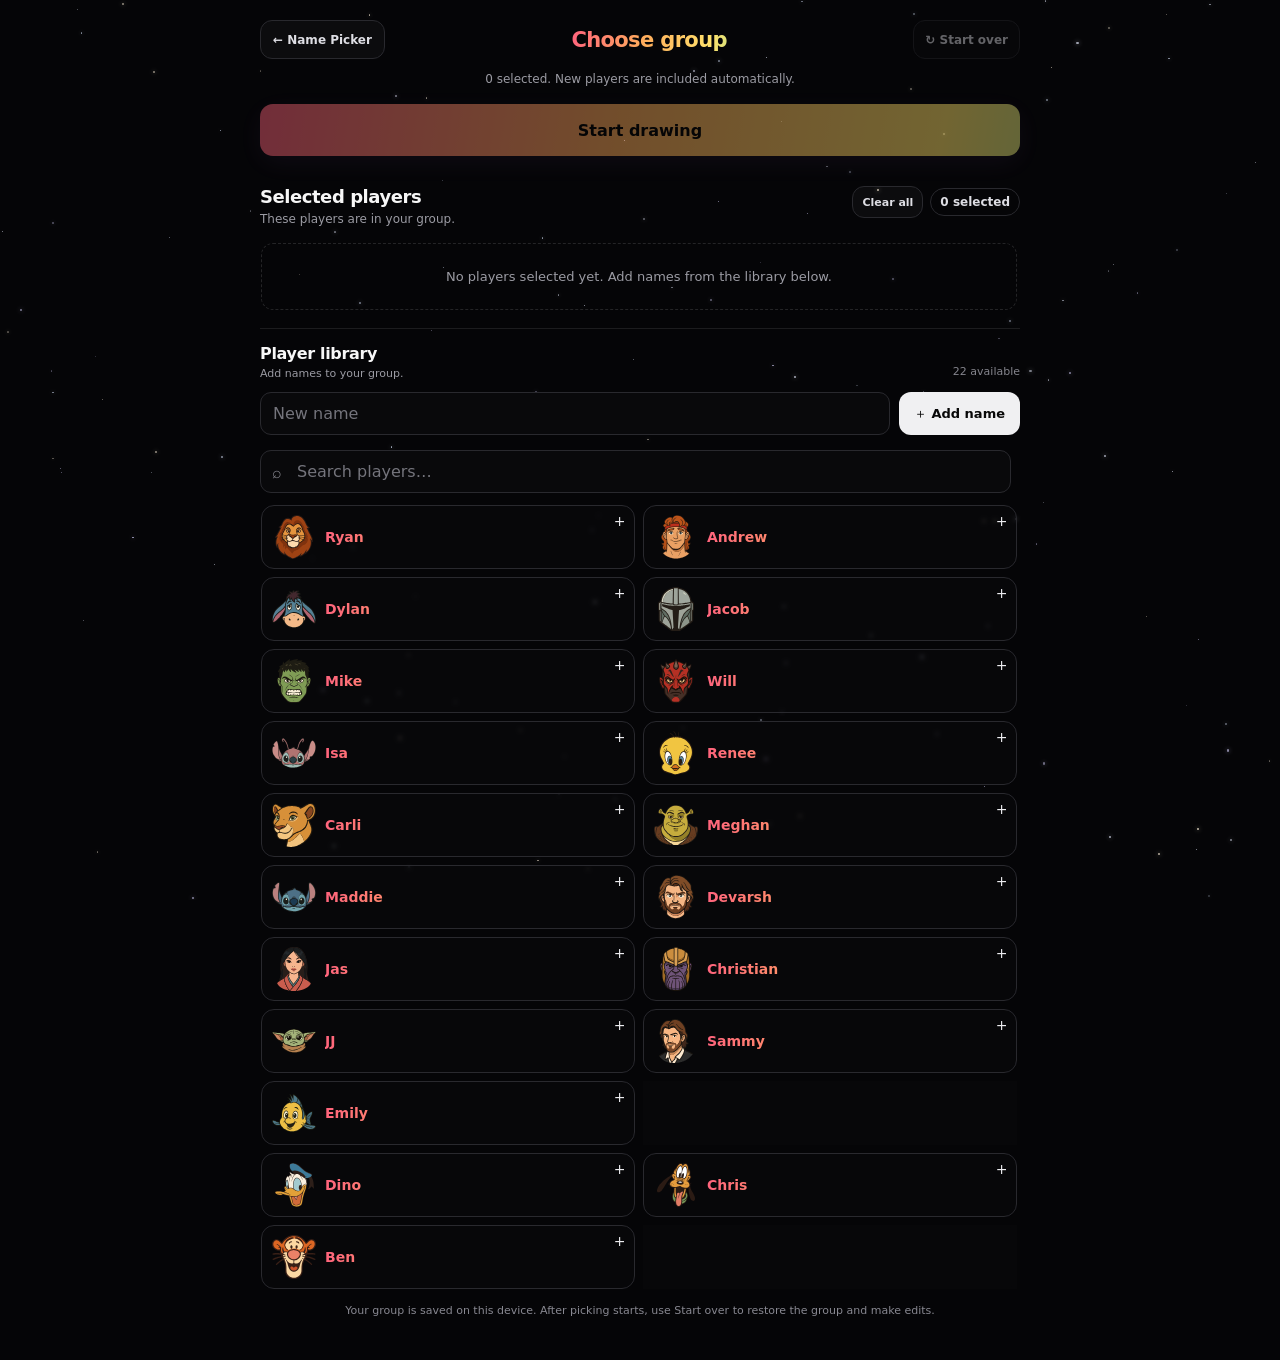
==== commit f5f1553c: "Clean up group selector copy" ====
--- a/group.html
+++ b/group.html
@@ -34,15 +34,14 @@
           <div><h2>Player library</h2><p>Add names to your group.</p></div>
           <span class="list-count" id="list-count">Loading players…</span>
         </div>
-        <div class="tools">
-          <label class="search-wrap"><span class="sr-only">Search players</span><span class="search-icon" aria-hidden="true">⌕</span><input id="search-input" class="search-input" type="search" placeholder="Search players…" autocomplete="off"></label>
-        </div>
         <form class="add-form" id="add-form">
           <label class="sr-only" for="add-input">Add a player</label>
           <input class="add-input" id="add-input" type="text" maxlength="40" placeholder="New name" autocomplete="off">
           <button class="add-button" type="submit">＋ Add name</button>
         </form>
-        <div class="list-meta"><span>Choose Add to move a name into your group.</span><span>New players get a random unused icon</span></div>
+        <div class="tools">
+          <label class="search-wrap"><span class="sr-only">Search players</span><span class="search-icon" aria-hidden="true">⌕</span><input id="search-input" class="search-input" type="search" placeholder="Search players…" autocomplete="off"></label>
+        </div>
         <div class="player-list library-list" id="player-list" aria-label="Available players"></div>
         <p class="notice" id="group-notice">Your group is saved on this device. After picking starts, use Start over to restore the group and make edits.</p>
       </section>
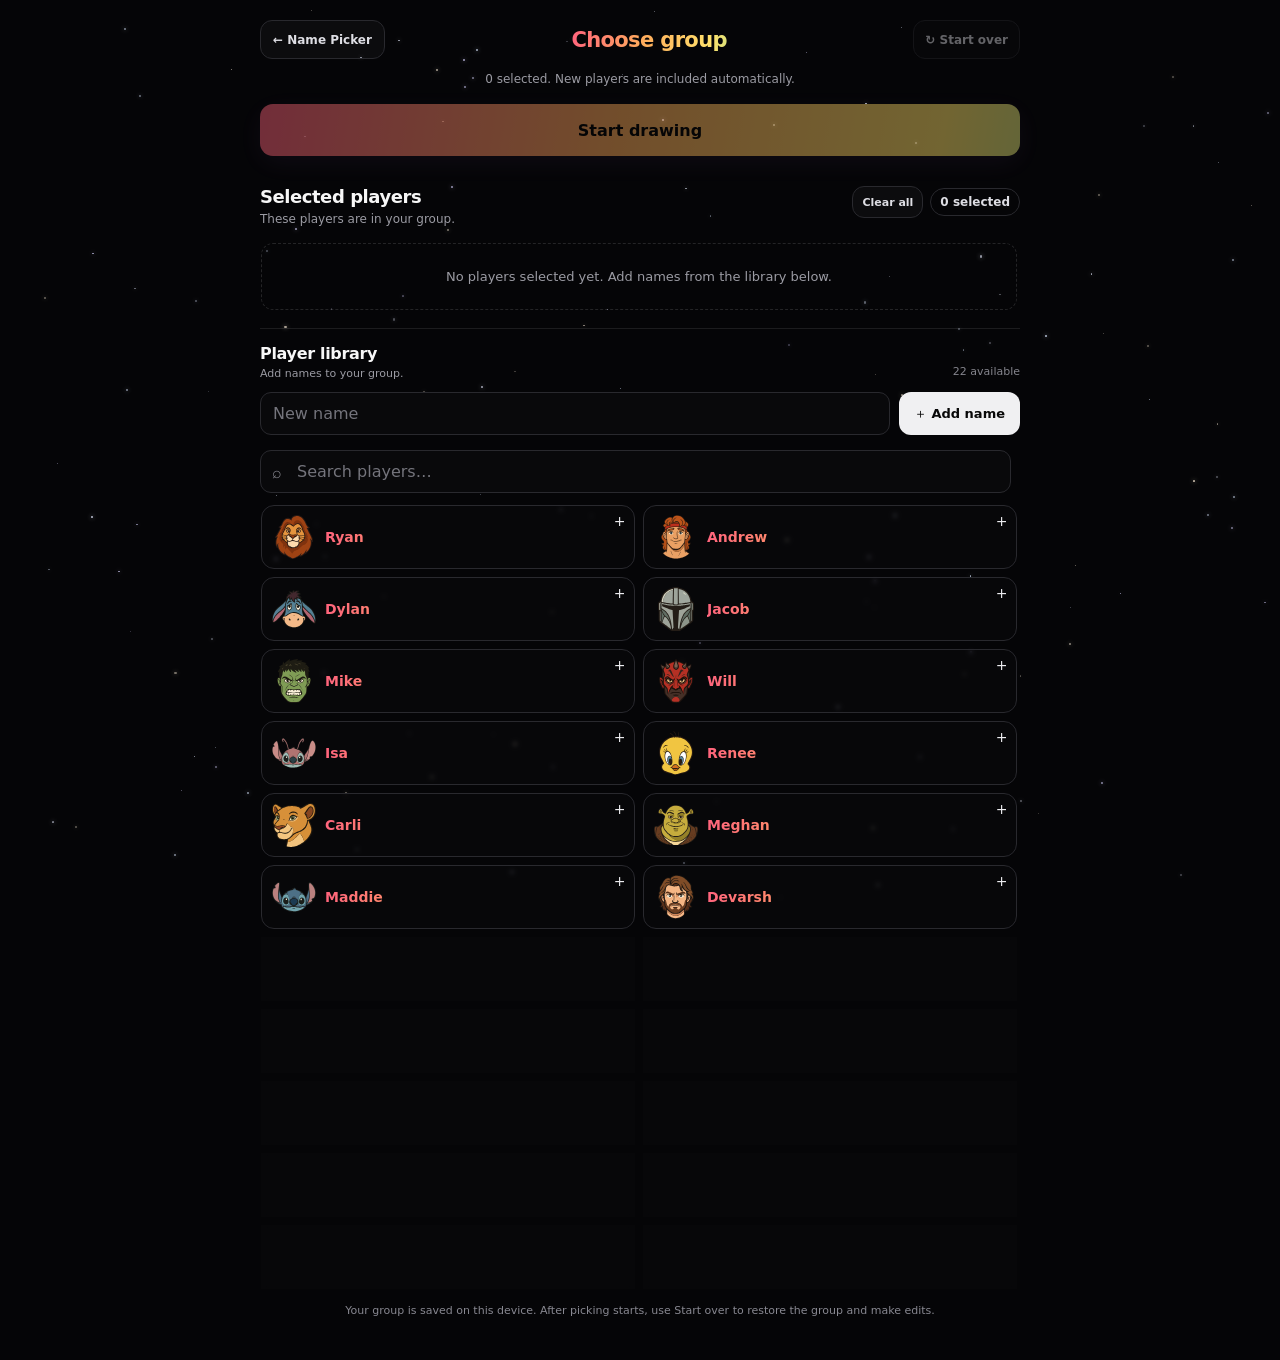
==== commit 2264f0e8: "Add social sharing preview image" ====
--- a/group.html
+++ b/group.html
@@ -5,6 +5,17 @@
   <meta name="viewport" content="width=device-width, initial-scale=1, viewport-fit=cover">
   <meta name="theme-color" content="#050505">
   <title>Choose Group · Name Picker</title>
+  <meta name="description" content="Build a group for Name Picker, a colorful space-themed random name picker.">
+  <meta property="og:title" content="Name Picker">
+  <meta property="og:description" content="A colorful space-themed picker for randomly choosing a name from your group.">
+  <meta property="og:image" content="assets/name-picker-social-preview.png">
+  <meta property="og:image:type" content="image/png">
+  <meta property="og:image:width" content="1734">
+  <meta property="og:image:height" content="907">
+  <meta name="twitter:card" content="summary_large_image">
+  <meta name="twitter:title" content="Name Picker">
+  <meta name="twitter:description" content="A colorful space-themed picker for randomly choosing a name from your group.">
+  <meta name="twitter:image" content="assets/name-picker-social-preview.png">
   <link rel="stylesheet" href="styles.css">
   <script src="app.js" defer></script>
 </head>
--- a/styles.css
+++ b/styles.css
@@ -100,13 +100,19 @@
 .selection-window { position: absolute; z-index: 2; top: var(--selection-center, 50%); right: 8px; left: 8px; height: 82px; border: 1px solid #ffffff36; border-radius: 17px; background: #ffffff10; box-shadow: inset 0 0 25px #ffffff08, 0 0 30px #a88cff12; transform: translateY(-50%); pointer-events: none; }
 .reel-row { display: flex; height: 82px; align-items: center; justify-content: center; gap: 10px; padding: 0 14px; font-size: clamp(28px, 8vw, 48px); font-weight: 850; letter-spacing: -.035em; }
 .reel-row img { width: 54px; height: 54px; flex: 0 0 auto; object-fit: contain; }
-.reel-row .rainbow-text { max-width: calc(100% - 68px); overflow: hidden; text-overflow: ellipsis; white-space: nowrap; }
+.reel-row .rainbow-text { max-width: calc(100% - 68px); overflow: hidden; animation-delay: var(--reel-rainbow-delay, 0s); text-overflow: ellipsis; white-space: nowrap; }
 .reel-row.winner-reveal { animation: picked-row-pop 1.6s cubic-bezier(.2,.8,.25,1); }
 @keyframes picked-row-pop {
   0%, 100% { transform: scale(1); }
   12.5%, 75% { transform: scale(1.16); }
 }
 .reel-placeholder { position: absolute; z-index: 3; top: var(--selection-center, 50%); left: 0; width: 100%; padding: 0 8px; color: #777780; text-align: center; font-size: 14px; font-weight: 650; transform: translateY(-50%); }
+.group-picker-link { display: inline-flex; align-items: center; justify-content: center; gap: 8px; color: #ededf3; text-decoration: none; }
+.group-picker-link:focus-visible { border-radius: 6px; outline: 2px solid #aebcff; outline-offset: 4px; }
+.group-picker-arrow { font-size: 20px; line-height: 1; transition: transform .16s ease; }
+@media (hover: hover) and (pointer: fine) {
+  .group-picker-link:hover .group-picker-arrow { transform: translateX(3px); }
+}
 .result { min-height: 22px; margin: 9px 0 13px; color: var(--muted); font-size: 13px; }
 .draw-button { width: min(100%, 360px); min-height: 52px; padding: 12px 20px; border: 0; color: #080808; background: var(--rainbow); background-size: 250% 100%; background-position: 0% 50%; animation: rainbow-flow 4s ease-in-out infinite alternate; font-size: 16px; box-shadow: 0 7px 28px #d98bff20; }
 .draw-button:hover:not(:disabled), .add-button:hover:not(:disabled) { transform: translateY(-2px); }
@@ -122,7 +128,7 @@
 .history-count { color: #85858d; font-size: 10px; }
 .history-list { display: flex; flex-wrap: nowrap; align-items: center; justify-content: flex-start; gap: 4px; overflow-x: auto; padding: 2px 0 4px; scrollbar-width: none; }
 .history-list::-webkit-scrollbar { display: none; }
-.history-empty { flex: 1 0 100%; padding: 3px 0; color: #777780; text-align: center; font-size: 11px; }
+.history-empty { display: flex; min-height: 30px; flex: 1 0 100%; align-items: center; justify-content: center; padding: 3px 0; color: #777780; text-align: center; font-size: 11px; }
 .history-chip { display: inline-flex; min-width: 0; align-items: center; gap: 4px; padding: 3px 6px; border: 1px solid #ffffff14; border-radius: 99px; background: #ffffff07; }
 .history-chip { flex: 0 0 auto; }
 .history-chip img { width: 24px; height: 24px; flex: 0 0 auto; object-fit: contain; }
